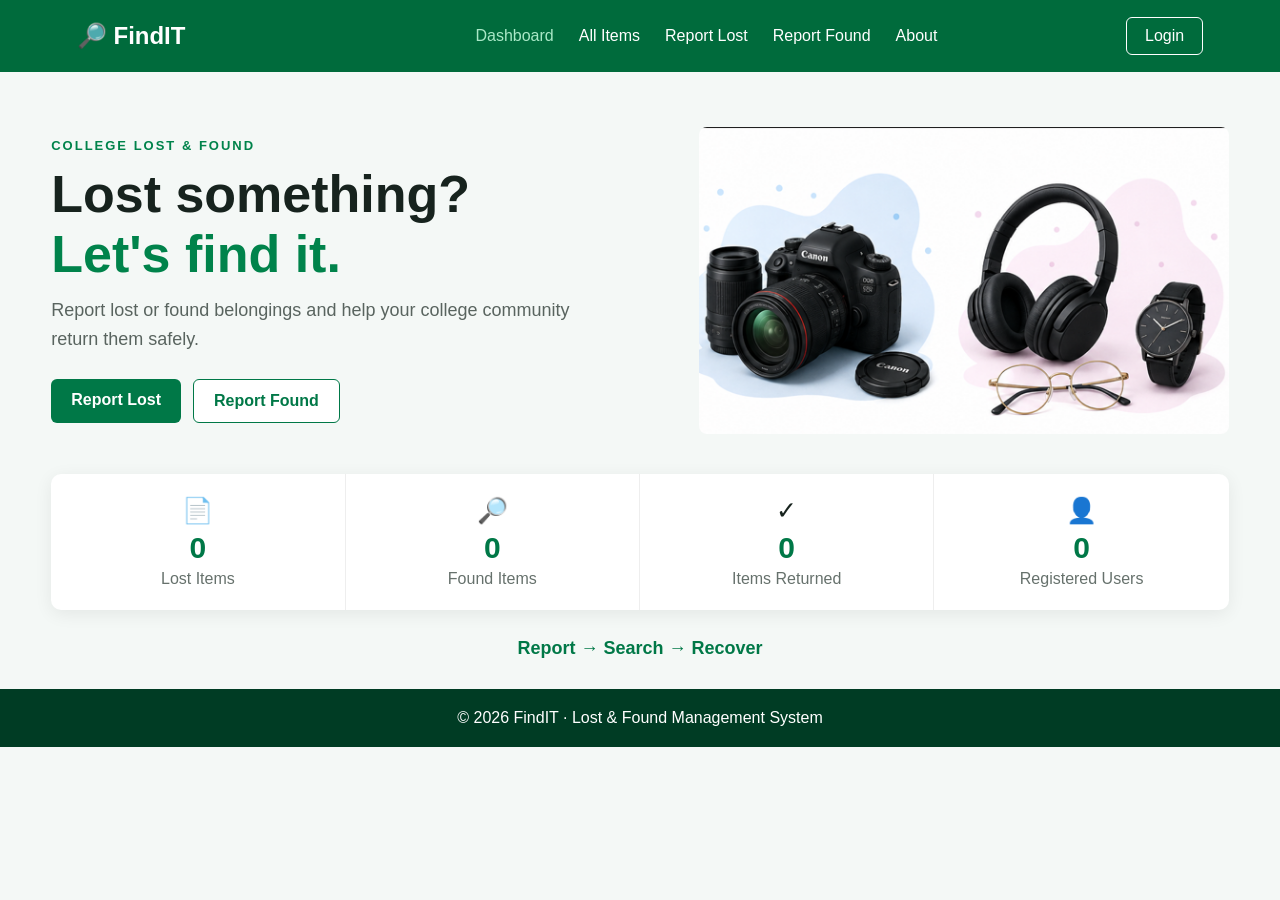
==== index.html @ d673f608 "Add FindIT lost and found website" ====
<!DOCTYPE html>
<html lang="en">

<head>
    <meta charset="UTF-8">
    <meta name="viewport" content="width=device-width, initial-scale=1.0">

    <title>FindIT - Lost & Found</title>

    <link rel="stylesheet" href="index.css">
</head>

<body>

    <!-- Navigation Bar -->
    <header>

        <div class="logo">
            🔎 FindIT
        </div>

        <nav>
            <a class="active" href="#">Dashboard</a>
            <a href="#">All Items</a>
            <a href="#">Report Lost</a>
            <a href="#">Report Found</a>
            <a href="about.html">About</a>
        </nav>

        <a class="login" href="#">Login</a>

    </header>


    <!-- Main Content -->
    <main>

        <!-- Hero Section -->
        <section class="hero">

            <div class="hero-text">

                <p class="tag">COLLEGE LOST & FOUND</p>

                <h1>
                    Lost something?<br>
                    <span>Let's find it.</span>
                </h1>

                <p class="intro">
                    Report lost or found belongings and help your
                    college community return them safely.
                </p>

                <div class="buttons">
                    <a href="#" class="btn">Report Lost</a>
                    <a href="#" class="btn outline">Report Found</a>
                </div>

            </div>


            <!-- Project Image -->
            <img src="image.png" alt="Lost and found items">

        </section>


        <!-- Statistics -->
        <section class="stats">

            <div>
                <span>📄</span>
                <b>0</b>
                <p>Lost Items</p>
            </div>

            <div>
                <span>🔎</span>
                <b>0</b>
                <p>Found Items</p>
            </div>

            <div>
                <span>✓</span>
                <b>0</b>
                <p>Items Returned</p>
            </div>

            <div>
                <span>👤</span>
                <b>0</b>
                <p>Registered Users</p>
            </div>

        </section>


        <!-- Simple Process -->
        <p class="process">
            Report → Search → Recover
        </p>

    </main>


    <!-- Footer -->
    <footer>
        © 2026 FindIT · Lost & Found Management System
    </footer>

</body>

</html>
---- index.css ----
* {
    box-sizing: border-box;
    margin: 0;
    padding: 0;
}

body {
    font-family: Arial, sans-serif;
    background: #f4f8f6;
    color: #17231e;
}


/* Navigation */

header {
    background: #006b3c;
    color: white;
    min-height: 72px;
    padding: 12px 6%;

    display: flex;
    align-items: center;
    gap: 30px;
}


/* Logo */

.logo {
    font-size: 24px;
    font-weight: bold;
    min-width: 210px;
}

.logo small {
    display: block;
    font-size: 11px;
    font-weight: normal;
    margin-top: 2px;
    color: #ccebdd;
}


/* Navigation Links */

nav {
    display: flex;
    justify-content: center;
    gap: 25px;
    flex: 1;
}

nav a {
    color: white;
    text-decoration: none;
}

nav a:hover,
nav .active {
    color: #a9e8c7;
}


/* Login */

.login {
    color: white;
    text-decoration: none;

    border: 1px solid white;
    padding: 9px 18px;
    border-radius: 6px;
}


/* Main */

main {
    width: 92%;
    max-width: 1200px;
    margin: auto;
}


/* Hero Section */

.hero {
    display: flex;
    align-items: center;
    justify-content: space-between;

    gap: 35px;
    padding: 55px 0 40px;
}

.hero-text {
    width: 52%;
}


/* Image */

.hero img {
    width: 45%;
    max-height: 310px;
    object-fit: contain;
    border-radius: 8px;
}


/* Small Heading */

.tag {
    color: #00834b;
    font-size: 13px;
    font-weight: bold;
    letter-spacing: 2px;
}


/* Main Heading */

h1 {
    font-size: 52px;
    line-height: 1.15;
    margin: 12px 0;
}

h1 span {
    color: #00834b;
}


/* Description */

.intro {
    font-size: 18px;
    color: #59645f;
    line-height: 1.6;
    max-width: 520px;
}


/* Buttons */

.buttons {
    display: flex;
    gap: 12px;
    margin-top: 25px;
}

.btn {
    background: #007847;
    color: white;
    text-decoration: none;

    padding: 12px 20px;
    border-radius: 6px;

    font-weight: bold;
}

.btn.outline {
    background: white;
    color: #007847;
    border: 1px solid #007847;
}


/* Statistics */

.stats {
    display: grid;
    grid-template-columns: repeat(4, 1fr);

    background: white;
    border-radius: 10px;

    box-shadow: 0 4px 18px #00000012;
}

.stats div {
    text-align: center;
    padding: 22px;

    border-right: 1px solid #eee;
}

.stats div:last-child {
    border: 0;
}


/* Icons */

.stats span {
    display: block;
    font-size: 25px;
    margin-bottom: 6px;
}


/* Numbers */

.stats b {
    display: block;
    font-size: 30px;
    color: #007847;
}


/* Statistics Text */

.stats p {
    margin-top: 5px;
    color: #66716c;
}


/* Process */

.process {
    text-align: center;

    color: #007847;
    font-weight: bold;

    margin: 28px 0;

    font-size: 18px;
}


/* Footer */

footer {
    text-align: center;

    background: #003c24;
    color: white;

    padding: 20px;
    margin-top: 30px;
}


/* Tablet */

@media (max-width: 800px) {

    header {
        flex-wrap: wrap;
        padding: 18px 5%;
    }

    .logo {
        width: 100%;
    }

    nav {
        order: 3;
        width: 100%;

        overflow: auto;
        justify-content: flex-start;
    }

    .hero {
        flex-direction: column;
        text-align: center;
    }

    .hero-text,
    .hero img {
        width: 100%;
    }

    .intro {
        margin: auto;
    }

    .buttons {
        justify-content: center;
    }

    .stats {
        grid-template-columns: repeat(2, 1fr);
    }
}


/* Mobile */

@media (max-width: 500px) {

    h1 {
        font-size: 38px;
    }

    .stats {
        grid-template-columns: 1fr;
    }

    .buttons {
        flex-direction: column;
    }

    .btn {
        text-align: center;
    }
}
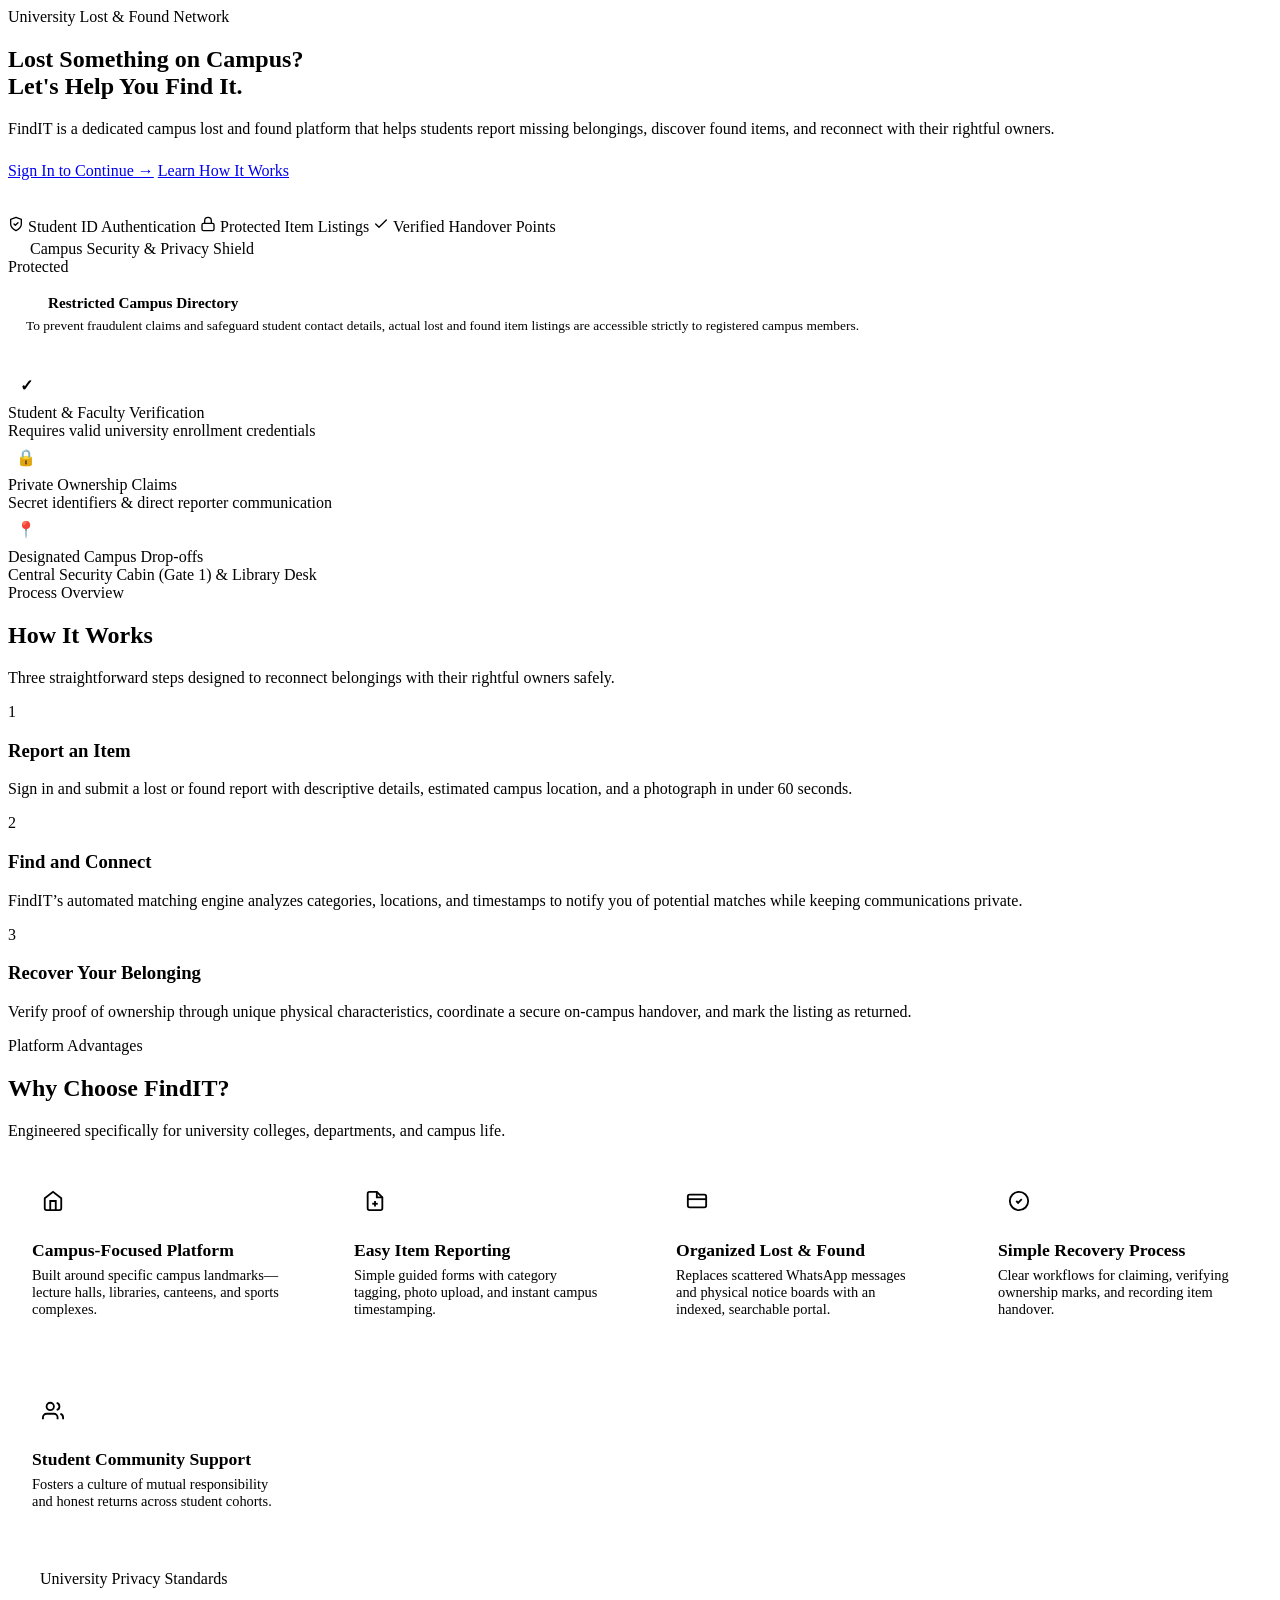
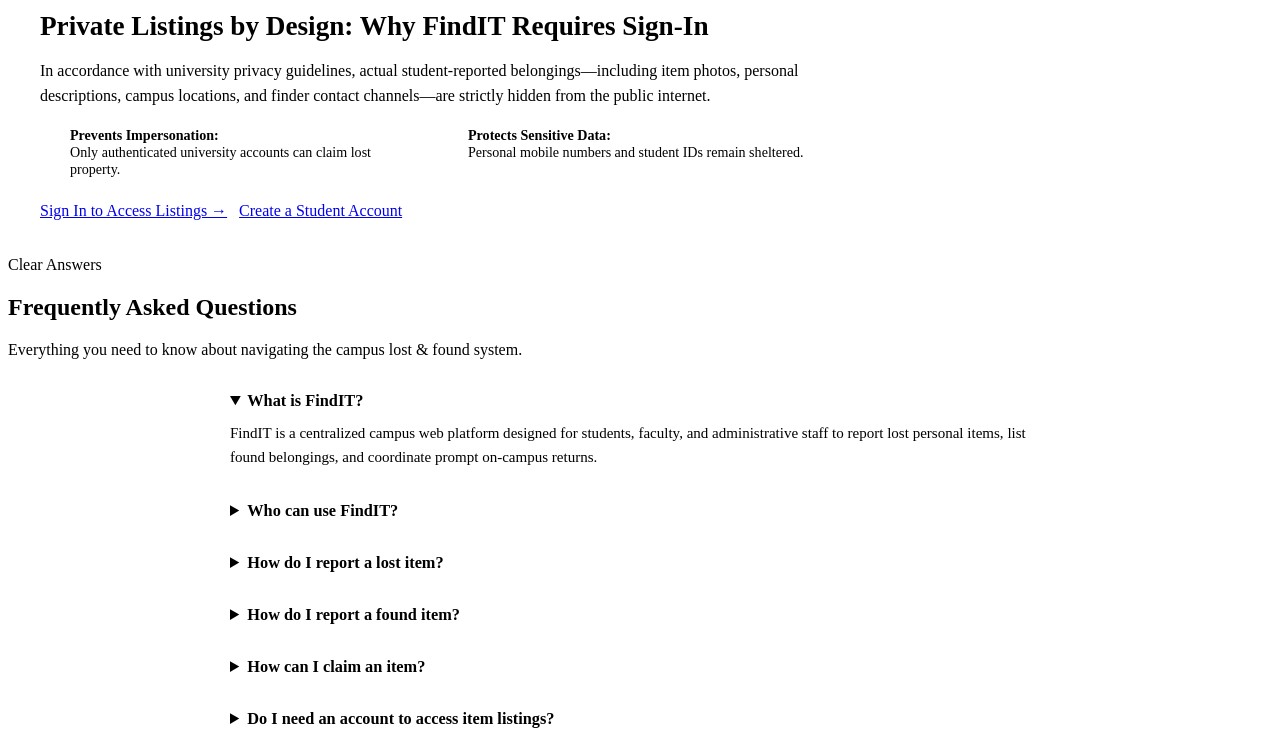
==== commit 09f127aa: "Add files via upload" ====
--- a/index.html
+++ b/index.html
@@ -1,114 +1,286 @@
 <!DOCTYPE html>
 <html lang="en">
-
 <head>
-    <meta charset="UTF-8">
-    <meta name="viewport" content="width=device-width, initial-scale=1.0">
-
-    <title>FindIT - Lost & Found</title>
-
-    <link rel="stylesheet" href="index.css">
+  <meta charset="UTF-8">
+  <meta name="viewport" content="width=device-width, initial-scale=1">
+  <title>FindIT – Campus Lost &amp; Found Management System</title>
+  <meta name="description" content="Dedicated university platform helping students report missing belongings, discover found items, and reconnect with rightful owners safely.">
+  <link rel="stylesheet" href="css/style.css">
 </head>
-
-<body>
-
-    <!-- Navigation Bar -->
-    <header>
-
-        <div class="logo">
-            🔎 FindIT
-        </div>
-
-        <nav>
-            <a class="active" href="#">Dashboard</a>
-            <a href="#">All Items</a>
-            <a href="#">Report Lost</a>
-            <a href="#">Report Found</a>
-            <a href="about.html">About</a>
-        </nav>
-
-        <a class="login" href="#">Login</a>
-
-    </header>
-
-
-    <!-- Main Content -->
-    <main>
-
-        <!-- Hero Section -->
-        <section class="hero">
-
-            <div class="hero-text">
-
-                <p class="tag">COLLEGE LOST & FOUND</p>
-
-                <h1>
-                    Lost something?<br>
-                    <span>Let's find it.</span>
-                </h1>
-
-                <p class="intro">
-                    Report lost or found belongings and help your
-                    college community return them safely.
-                </p>
-
-                <div class="buttons">
-                    <a href="#" class="btn">Report Lost</a>
-                    <a href="#" class="btn outline">Report Found</a>
-                </div>
-
-            </div>
-
-
-            <!-- Project Image -->
-            <img src="image.png" alt="Lost and found items">
-
-        </section>
-
-
-        <!-- Statistics -->
-        <section class="stats">
-
-            <div>
-                <span>📄</span>
-                <b>0</b>
-                <p>Lost Items</p>
-            </div>
-
-            <div>
-                <span>🔎</span>
-                <b>0</b>
-                <p>Found Items</p>
-            </div>
-
-            <div>
-                <span>✓</span>
-                <b>0</b>
-                <p>Items Returned</p>
-            </div>
-
-            <div>
-                <span>👤</span>
-                <b>0</b>
-                <p>Registered Users</p>
-            </div>
-
-        </section>
-
-
-        <!-- Simple Process -->
-        <p class="process">
-            Report → Search → Recover
-        </p>
-
-    </main>
-
-
-    <!-- Footer -->
-    <footer>
-        © 2026 FindIT · Lost & Found Management System
-    </footer>
-
+<body data-page="home">
+  <div id="site-header"></div>
+
+  <main>
+    <!-- Authenticated Banner (Only shown if user is logged in) -->
+    <div id="authBanner" class="container" style="display:none;margin-top:20px;">
+      <div class="auth-alert auth-alert-success" style="display:flex;justify-content:space-between;align-items:center;flex-wrap:wrap;gap:12px;">
+        <div style="display:flex;align-items:center;gap:10px;">
+          <svg width="20" height="20" viewBox="0 0 24 24" fill="none" stroke="currentColor" stroke-width="2.2" stroke-linecap="round" stroke-linejoin="round"><path d="M20 6 9 17l-5-5"/></svg>
+          <span>You are signed in as <strong id="authBannerUserName"></strong>. Access your personalized campus dashboard.</span>
+        </div>
+        <a class="btn btn-primary btn-sm" href="dashboard.html">Go to Dashboard &rarr;</a>
+      </div>
+    </div>
+
+    <!-- Hero Section -->
+    <section class="hero">
+      <div class="container hero-grid">
+        <div>
+          <span class="eyebrow"><span class="dot"></span> University Lost &amp; Found Network</span>
+          <h1>Lost Something on Campus?<br>Let's Help You Find It.</h1>
+          <p class="lead">FindIT is a dedicated campus lost and found platform that helps students report missing belongings, discover found items, and reconnect with their rightful owners.</p>
+
+          <div class="hero-actions" style="margin-top:24px;">
+            <a class="btn btn-primary btn-lg" href="login.html" id="heroPrimaryBtn">Sign In to Continue &rarr;</a>
+            <a class="btn btn-outline btn-lg" href="#how-it-works">Learn How It Works</a>
+          </div>
+
+          <div class="hero-trust-chips" style="margin-top:36px;">
+            <span class="trust-chip">
+              <svg width="16" height="16" viewBox="0 0 24 24" fill="none" stroke="currentColor" stroke-width="2" stroke-linecap="round" stroke-linejoin="round"><path d="M12 22s8-4 8-10V5l-8-3-8 3v7c0 6 8 10 8 10z"/><path d="m9 12 2 2 4-4"/></svg>
+              Student ID Authentication
+            </span>
+            <span class="trust-chip">
+              <svg width="16" height="16" viewBox="0 0 24 24" fill="none" stroke="currentColor" stroke-width="2" stroke-linecap="round" stroke-linejoin="round"><rect width="18" height="11" x="3" y="11" rx="2" ry="2"/><path d="M7 11V7a5 5 0 0 1 10 0v4"/></svg>
+              Protected Item Listings
+            </span>
+            <span class="trust-chip">
+              <svg width="16" height="16" viewBox="0 0 24 24" fill="none" stroke="currentColor" stroke-width="2" stroke-linecap="round" stroke-linejoin="round"><path d="M20 6 9 17l-5-5"/></svg>
+              Verified Handover Points
+            </span>
+          </div>
+        </div>
+
+        <!-- Campus Security & Privacy Portal Card (No Public Item Leakage) -->
+        <div class="hero-visual-card" aria-hidden="true">
+          <div class="hero-visual-header">
+            <div class="hero-visual-title">
+              <svg width="18" height="18" viewBox="0 0 24 24" fill="none" stroke="var(--primary)" stroke-width="2" stroke-linecap="round" stroke-linejoin="round"><path d="M12 22s8-4 8-10V5l-8-3-8 3v7c0 6 8 10 8 10z"/><path d="m9 12 2 2 4-4"/></svg>
+              <span>Campus Security &amp; Privacy Shield</span>
+            </div>
+            <span class="live-indicator"><span class="pulse-dot"></span> Protected</span>
+          </div>
+
+          <div style="background-color:var(--surface-alt);border:1px solid var(--border);border-radius:var(--radius-md);padding:18px;margin-bottom:14px;">
+            <div style="font-weight:700;font-size:0.95rem;color:var(--text-main);margin-bottom:4px;display:flex;align-items:center;gap:6px;">
+              <svg width="16" height="16" viewBox="0 0 24 24" fill="none" stroke="var(--primary)" stroke-width="2"><circle cx="12" cy="12" r="10"/><line x1="12" x2="12" y1="8" y2="12"/><line x1="12" x2="12.01" y1="16" y2="16"/></svg>
+              Restricted Campus Directory
+            </div>
+            <p style="font-size:0.84rem;color:var(--text-muted);margin:0;line-height:1.5;">
+              To prevent fraudulent claims and safeguard student contact details, actual lost and found item listings are accessible strictly to registered campus members.
+            </p>
+          </div>
+
+          <div class="preview-feed-item" style="border-left: 3px solid var(--primary);">
+            <div style="width:36px;height:36px;border-radius:50%;background:var(--primary-tint);color:var(--primary);display:grid;place-items:center;font-weight:700;flex-shrink:0;">
+              ✓
+            </div>
+            <div class="preview-content">
+              <div class="preview-title">Student &amp; Faculty Verification</div>
+              <div class="preview-meta">Requires valid university enrollment credentials</div>
+            </div>
+          </div>
+
+          <div class="preview-feed-item" style="border-left: 3px solid var(--primary);">
+            <div style="width:36px;height:36px;border-radius:50%;background:var(--primary-tint);color:var(--primary);display:grid;place-items:center;font-weight:700;flex-shrink:0;">
+              🔒
+            </div>
+            <div class="preview-content">
+              <div class="preview-title">Private Ownership Claims</div>
+              <div class="preview-meta">Secret identifiers &amp; direct reporter communication</div>
+            </div>
+          </div>
+
+          <div class="preview-feed-item" style="border-left: 3px solid var(--primary);">
+            <div style="width:36px;height:36px;border-radius:50%;background:var(--primary-tint);color:var(--primary);display:grid;place-items:center;font-weight:700;flex-shrink:0;">
+              📍
+            </div>
+            <div class="preview-content">
+              <div class="preview-title">Designated Campus Drop-offs</div>
+              <div class="preview-meta">Central Security Cabin (Gate 1) &amp; Library Desk</div>
+            </div>
+          </div>
+        </div>
+      </div>
+    </section>
+
+    <!-- How It Works Section -->
+    <section class="block" id="how-it-works">
+      <div class="container">
+        <div class="section-head">
+          <div>
+            <span class="eyebrow"><span class="dot"></span> Process Overview</span>
+            <h2>How It Works</h2>
+            <p>Three straightforward steps designed to reconnect belongings with their rightful owners safely.</p>
+          </div>
+        </div>
+
+        <div class="steps-grid">
+          <div class="step-card">
+            <div class="step-number">1</div>
+            <h3>Report an Item</h3>
+            <p>Sign in and submit a lost or found report with descriptive details, estimated campus location, and a photograph in under 60 seconds.</p>
+          </div>
+          <div class="step-card">
+            <div class="step-number">2</div>
+            <h3>Find and Connect</h3>
+            <p>FindIT’s automated matching engine analyzes categories, locations, and timestamps to notify you of potential matches while keeping communications private.</p>
+          </div>
+          <div class="step-card">
+            <div class="step-number">3</div>
+            <h3>Recover Your Belonging</h3>
+            <p>Verify proof of ownership through unique physical characteristics, coordinate a secure on-campus handover, and mark the listing as returned.</p>
+          </div>
+        </div>
+      </div>
+    </section>
+
+    <!-- Why Choose FindIT? Section -->
+    <section class="block" id="why-choose" style="background-color:var(--surface);border-top:1px solid var(--border);border-bottom:1px solid var(--border);">
+      <div class="container">
+        <div class="section-head">
+          <div>
+            <span class="eyebrow"><span class="dot"></span> Platform Advantages</span>
+            <h2>Why Choose FindIT?</h2>
+            <p>Engineered specifically for university colleges, departments, and campus life.</p>
+          </div>
+        </div>
+
+        <div style="display:grid;grid-template-columns:repeat(auto-fit, minmax(260px, 1fr));gap:24px;">
+          <div class="panel" style="padding:24px;">
+            <div style="width:42px;height:42px;border-radius:var(--radius-sm);background:var(--primary-tint);color:var(--primary);display:grid;place-items:center;margin-bottom:14px;">
+              <svg width="22" height="22" viewBox="0 0 24 24" fill="none" stroke="currentColor" stroke-width="2"><path d="M3 9l9-7 9 7v11a2 2 0 0 1-2 2H5a2 2 0 0 1-2-2z"/><polyline points="9 22 9 12 15 12 15 22"/></svg>
+            </div>
+            <h3 style="font-size:1.1rem;margin-bottom:6px;">Campus-Focused Platform</h3>
+            <p style="font-size:0.9rem;margin:0;">Built around specific campus landmarks—lecture halls, libraries, canteens, and sports complexes.</p>
+          </div>
+
+          <div class="panel" style="padding:24px;">
+            <div style="width:42px;height:42px;border-radius:var(--radius-sm);background:var(--primary-tint);color:var(--primary);display:grid;place-items:center;margin-bottom:14px;">
+              <svg width="22" height="22" viewBox="0 0 24 24" fill="none" stroke="currentColor" stroke-width="2"><path d="M14 2H6a2 2 0 0 0-2 2v16a2 2 0 0 0 2 2h12a2 2 0 0 0 2-2V8z"/><polyline points="14 2 14 8 20 8"/><line x1="12" x2="12" y1="18" y2="12"/><line x1="9" x2="15" y1="15" y2="15"/></svg>
+            </div>
+            <h3 style="font-size:1.1rem;margin-bottom:6px;">Easy Item Reporting</h3>
+            <p style="font-size:0.9rem;margin:0;">Simple guided forms with category tagging, photo upload, and instant campus timestamping.</p>
+          </div>
+
+          <div class="panel" style="padding:24px;">
+            <div style="width:42px;height:42px;border-radius:var(--radius-sm);background:var(--primary-tint);color:var(--primary);display:grid;place-items:center;margin-bottom:14px;">
+              <svg width="22" height="22" viewBox="0 0 24 24" fill="none" stroke="currentColor" stroke-width="2"><rect width="20" height="14" x="2" y="5" rx="2"/><line x1="2" x2="22" y1="10" y2="10"/></svg>
+            </div>
+            <h3 style="font-size:1.1rem;margin-bottom:6px;">Organized Lost &amp; Found</h3>
+            <p style="font-size:0.9rem;margin:0;">Replaces scattered WhatsApp messages and physical notice boards with an indexed, searchable portal.</p>
+          </div>
+
+          <div class="panel" style="padding:24px;">
+            <div style="width:42px;height:42px;border-radius:var(--radius-sm);background:var(--primary-tint);color:var(--primary);display:grid;place-items:center;margin-bottom:14px;">
+              <svg width="22" height="22" viewBox="0 0 24 24" fill="none" stroke="currentColor" stroke-width="2"><circle cx="12" cy="12" r="10"/><path d="m9 12 2 2 4-4"/></svg>
+            </div>
+            <h3 style="font-size:1.1rem;margin-bottom:6px;">Simple Recovery Process</h3>
+            <p style="font-size:0.9rem;margin:0;">Clear workflows for claiming, verifying ownership marks, and recording item handover.</p>
+          </div>
+
+          <div class="panel" style="padding:24px;">
+            <div style="width:42px;height:42px;border-radius:var(--radius-sm);background:var(--primary-tint);color:var(--primary);display:grid;place-items:center;margin-bottom:14px;">
+              <svg width="22" height="22" viewBox="0 0 24 24" fill="none" stroke="currentColor" stroke-width="2"><path d="M17 21v-2a4 4 0 0 0-4-4H5a4 4 0 0 0-4 4v2"/><circle cx="9" cy="7" r="4"/><path d="M23 21v-2a4 4 0 0 0-3-3.87"/><path d="M16 3.13a4 4 0 0 1 0 7.75"/></svg>
+            </div>
+            <h3 style="font-size:1.1rem;margin-bottom:6px;">Student Community Support</h3>
+            <p style="font-size:0.9rem;margin:0;">Fosters a culture of mutual responsibility and honest returns across student cohorts.</p>
+          </div>
+        </div>
+      </div>
+    </section>
+
+    <!-- Privacy and Security Section -->
+    <section class="block" id="privacy-security">
+      <div class="container">
+        <div class="panel" style="border: 2px solid var(--border); padding: 36px 32px; background: linear-gradient(to right, #ffffff, var(--surface-alt));">
+          <div style="max-width: 780px;">
+            <span class="eyebrow"><span class="dot"></span> University Privacy Standards</span>
+            <h2 style="font-size: 1.7rem; margin-bottom: 12px;">Private Listings by Design: Why FindIT Requires Sign-In</h2>
+            <p style="font-size: 1rem; line-height: 1.6; margin-bottom: 18px;">
+              In accordance with university privacy guidelines, actual student-reported belongings—including item photos, personal descriptions, campus locations, and finder contact channels—are strictly hidden from the public internet.
+            </p>
+            <div style="display:grid;grid-template-columns:1fr 1fr;gap:16px;margin-bottom:24px;">
+              <div style="display:flex;gap:10px;">
+                <svg width="20" height="20" viewBox="0 0 24 24" fill="none" stroke="var(--primary)" stroke-width="2.5" style="flex-shrink:0;"><polyline points="20 6 9 17 4 12"/></svg>
+                <div style="font-size:0.88rem;color:var(--text-muted);"><strong style="color:var(--text-main);display:block;">Prevents Impersonation:</strong> Only authenticated university accounts can claim lost property.</div>
+              </div>
+              <div style="display:flex;gap:10px;">
+                <svg width="20" height="20" viewBox="0 0 24 24" fill="none" stroke="var(--primary)" stroke-width="2.5" style="flex-shrink:0;"><polyline points="20 6 9 17 4 12"/></svg>
+                <div style="font-size:0.88rem;color:var(--text-muted);"><strong style="color:var(--text-main);display:block;">Protects Sensitive Data:</strong> Personal mobile numbers and student IDs remain sheltered.</div>
+              </div>
+            </div>
+            <div style="display:flex;gap:12px;flex-wrap:wrap;">
+              <a class="btn btn-primary" href="login.html">Sign In to Access Listings &rarr;</a>
+              <a class="btn btn-outline" href="register.html">Create a Student Account</a>
+            </div>
+          </div>
+        </div>
+      </div>
+    </section>
+
+    <!-- FAQ Section -->
+    <section class="block" id="faq" style="background-color:var(--surface);border-top:1px solid var(--border);">
+      <div class="container">
+        <div class="section-head">
+          <div>
+            <span class="eyebrow"><span class="dot"></span> Clear Answers</span>
+            <h2>Frequently Asked Questions</h2>
+            <p>Everything you need to know about navigating the campus lost &amp; found system.</p>
+          </div>
+        </div>
+
+        <div style="max-width:820px;margin-inline:auto;">
+          <details style="border-bottom:1px solid var(--border);padding:16px 0;" open>
+            <summary style="font-weight:700;font-size:1.02rem;cursor:pointer;color:var(--text-main);">What is FindIT?</summary>
+            <p style="margin:10px 0 0;font-size:0.94rem;color:var(--text-muted);line-height:1.6;">
+              FindIT is a centralized campus web platform designed for students, faculty, and administrative staff to report lost personal items, list found belongings, and coordinate prompt on-campus returns.
+            </p>
+          </details>
+
+          <details style="border-bottom:1px solid var(--border);padding:16px 0;">
+            <summary style="font-weight:700;font-size:1.02rem;cursor:pointer;color:var(--text-main);">Who can use FindIT?</summary>
+            <p style="margin:10px 0 0;font-size:0.94rem;color:var(--text-muted);line-height:1.6;">
+              Any registered student, faculty member, or staff member with valid college credentials at KIET Deemed To Be University can create an account and participate in the system.
+            </p>
+          </details>
+
+          <details style="border-bottom:1px solid var(--border);padding:16px 0;">
+            <summary style="font-weight:700;font-size:1.02rem;cursor:pointer;color:var(--text-main);">How do I report a lost item?</summary>
+            <p style="margin:10px 0 0;font-size:0.94rem;color:var(--text-muted);line-height:1.6;">
+              Sign in with your campus account and navigate to <strong>Report Lost</strong>. Fill out the item name, category, campus location, date, and description. You can optionally upload a reference photograph to assist finders.
+            </p>
+          </details>
+
+          <details style="border-bottom:1px solid var(--border);padding:16px 0;">
+            <summary style="font-weight:700;font-size:1.02rem;cursor:pointer;color:var(--text-main);">How do I report a found item?</summary>
+            <p style="margin:10px 0 0;font-size:0.94rem;color:var(--text-muted);line-height:1.6;">
+              Sign in and click <strong>Report Found</strong>. Provide details about the item and indicate where you have deposited it (e.g. Campus Security Cabin at Gate 1 or Central Library Reception Desk).
+            </p>
+          </details>
+
+          <details style="border-bottom:1px solid var(--border);padding:16px 0;">
+            <summary style="font-weight:700;font-size:1.02rem;cursor:pointer;color:var(--text-main);">How can I claim an item?</summary>
+            <p style="margin:10px 0 0;font-size:0.94rem;color:var(--text-muted);line-height:1.6;">
+              Open the item details page while signed in and click <strong>Claim Item</strong>. You will be prompted to submit proof of ownership (such as lock screen wallpaper, specific card names, or unique physical scratches) that only the real owner knows.
+            </p>
+          </details>
+
+          <details style="padding:16px 0;">
+            <summary style="font-weight:700;font-size:1.02rem;cursor:pointer;color:var(--text-main);">Do I need an account to access item listings?</summary>
+            <p style="margin:10px 0 0;font-size:0.94rem;color:var(--text-muted);line-height:1.6;">
+              <strong>Yes.</strong> To protect student privacy, prevent false claims, and keep contact details confidential, all item listings are restricted to authenticated campus members. Visitors must sign in or register to browse listings.
+            </p>
+          </details>
+        </div>
+      </div>
+    </section>
+  </main>
+
+  <div id="site-footer"></div>
+
+  <script src="js/auth.js"></script>
+  <script src="js/app.js"></script>
+  <script src="js/home.js"></script>
 </body>
-
-</html>+</html>
